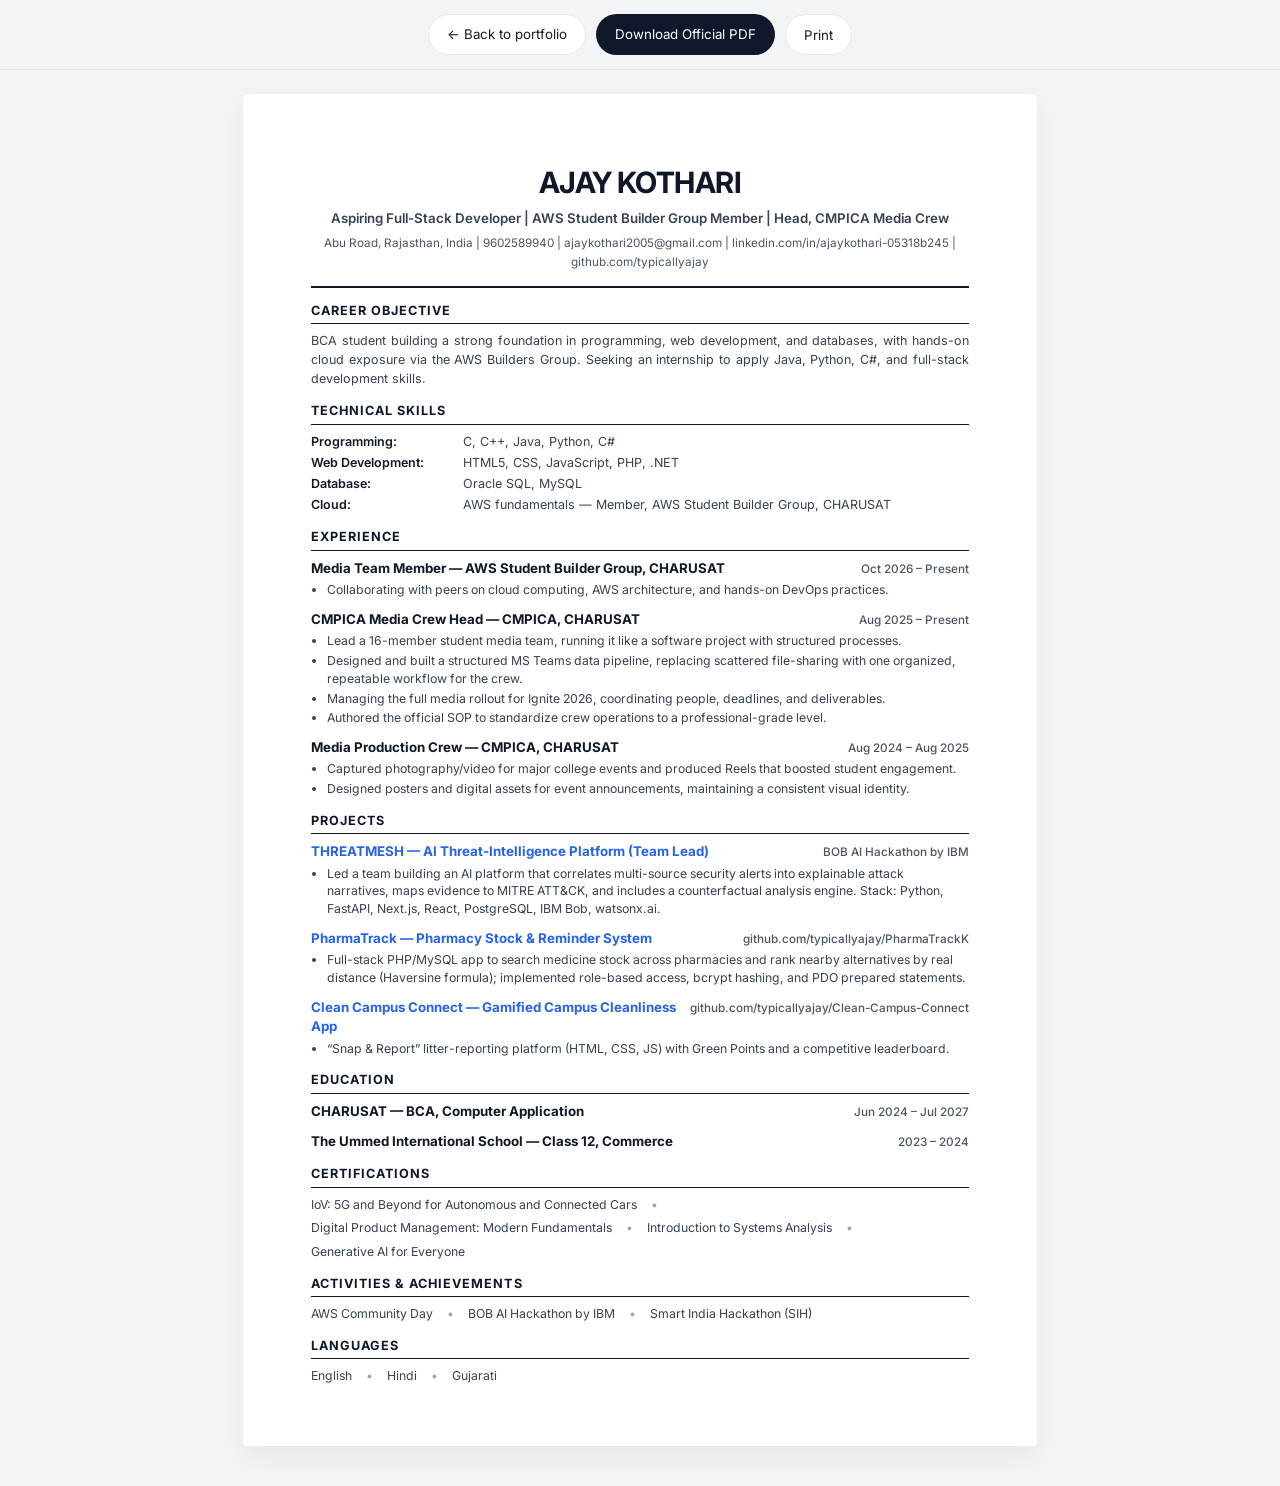
==== resume.html @ b21bf275 "first commit" ====
<!doctype html>
<html lang="en">
  <head>
    <meta charset="UTF-8" />
    <meta name="viewport" content="width=device-width, initial-scale=1.0" />
    <title>Ajay Kothari — Résumé</title>
    <meta name="description" content="Official Résumé of Ajay Kothari — Aspiring Full-Stack Developer, AWS Student Builder Group Member, Head CMPICA Media Crew." />
    <link rel="preconnect" href="https://fonts.googleapis.com" />
    <link rel="preconnect" href="https://fonts.gstatic.com" crossorigin />
    <link href="https://fonts.googleapis.com/css2?family=Inter:wght@400;500;600;700&display=swap" rel="stylesheet" />
    <style>
      :root {
        --text: #1d1d1f;
        --muted: #4b5563;
        --line: #e5e7eb;
        --accent: #2563eb;
      }
      * { box-sizing: border-box; margin: 0; padding: 0; }
      body {
        font-family: "Inter", -apple-system, BlinkMacSystemFont, "Segoe UI", Roboto, Arial, sans-serif;
        color: var(--text);
        background: #f3f4f6;
        font-size: 10pt;
        line-height: 1.45;
        -webkit-font-smoothing: antialiased;
      }
      a { color: inherit; text-decoration: none; }
      .toolbar {
        position: sticky; top: 0; z-index: 5;
        display: flex; justify-content: center; gap: 10px; flex-wrap: wrap;
        padding: 14px; background: rgba(243, 244, 246, 0.9);
        backdrop-filter: blur(16px); -webkit-backdrop-filter: blur(16px);
        border-bottom: 1px solid var(--line);
      }
      .tb-btn {
        font: 500 14px/1 inherit; font-family: inherit;
        padding: 10px 18px; border-radius: 980px; border: 1px solid transparent; cursor: pointer;
        display: inline-flex; align-items: center; gap: 6px;
      }
      .tb-primary { background: #0f172a; color: #fff; }
      .tb-ghost { background: #fff; color: var(--text); border-color: var(--line); }

      .page {
        width: 210mm; min-height: 297mm; margin: 24px auto 40px; background: #fff;
        padding: 18mm 18mm 16mm; box-shadow: 0 10px 30px rgba(0,0,0,.06); border-radius: 4px;
      }
      header { text-align: center; padding-bottom: 14px; border-bottom: 2px solid #0f172a; }
      h1 { font-size: 22pt; font-weight: 700; letter-spacing: -0.02em; text-transform: uppercase; color: #0f172a; }
      .role-tagline { font-size: 10pt; font-weight: 600; color: #374151; margin-top: 4px; }
      .contact-strip { font-size: 8.8pt; color: var(--muted); margin-top: 6px; line-height: 1.6; }
      .contact-strip a:hover { color: var(--accent); text-decoration: underline; }

      section { margin-top: 14px; }
      h2 { font-size: 9.5pt; font-weight: 700; letter-spacing: .08em; text-transform: uppercase;
        color: #0f172a; border-bottom: 1px solid #111827; padding-bottom: 3px; margin-bottom: 8px; }
      .objective { color: #374151; font-size: 9.4pt; text-align: justify; line-height: 1.5; }

      .skill-row { display: grid; grid-template-columns: 140px 1fr; gap: 4px 12px; font-size: 9.4pt; margin-bottom: 3px; }
      .skill-row dt { font-weight: 600; color: #111827; }
      .skill-row dd { color: #374151; }

      .item { margin-bottom: 11px; break-inside: avoid; }
      .item:last-child { margin-bottom: 0; }
      .row { display: flex; justify-content: space-between; gap: 12px; align-items: baseline; }
      .item h3 { font-size: 10pt; font-weight: 700; color: #111827; }
      .meta { font-size: 8.8pt; color: var(--muted); white-space: nowrap; font-weight: 500; }
      .sub-org { font-size: 9pt; color: var(--muted); font-weight: 500; }
      ul.bullets { margin: 3px 0 0 16px; color: #374151; font-size: 9.2pt; }
      ul.bullets li { margin-bottom: 2px; line-height: 1.45; }
      .proj-title a { color: var(--accent); }
      .proj-title a:hover { text-decoration: underline; }

      .list-inline { display: flex; flex-wrap: wrap; gap: 6px 14px; font-size: 9.2pt; color: #374151; }
      .list-inline span::after { content: "•"; margin-left: 14px; color: #9ca3af; }
      .list-inline span:last-child::after { content: ""; margin: 0; }

      @page { size: A4; margin: 0; }
      @media print {
        body { background: #fff; }
        .toolbar { display: none; }
        .page { margin: 0; box-shadow: none; border-radius: 0; width: auto; min-height: auto; padding: 12mm 14mm; }
      }
      @media (max-width: 820px) {
        .page { width: auto; margin: 0; border-radius: 0; padding: 20px 16px; min-height: 0; }
        .row { flex-direction: column; gap: 2px; }
        .skill-row { grid-template-columns: 1fr; gap: 2px; }
      }
    </style>
  </head>
  <body>
    <div class="toolbar">
      <a class="tb-btn tb-ghost" href="index.html">← Back to portfolio</a>
      <a class="tb-btn tb-primary" href="assets/Ajay_Kothari_Resume.pdf" download>Download Official PDF</a>
      <button class="tb-btn tb-ghost" onclick="window.print()">Print</button>
    </div>

    <main class="page">
      <header>
        <h1>AJAY KOTHARI</h1>
        <p class="role-tagline">Aspiring Full-Stack Developer | AWS Student Builder Group Member | Head, CMPICA Media Crew</p>
        <p class="contact-strip">
          Abu Road, Rajasthan, India | 9602589940 | <a href="mailto:ajaykothari2005@gmail.com">ajaykothari2005@gmail.com</a> | 
          <a href="https://linkedin.com/in/ajaykothari-05318b245" target="_blank" rel="noopener noreferrer">linkedin.com/in/ajaykothari-05318b245</a> | 
          <a href="https://github.com/typicallyajay" target="_blank" rel="noopener noreferrer">github.com/typicallyajay</a>
        </p>
      </header>

      <section>
        <h2>CAREER OBJECTIVE</h2>
        <p class="objective">
          BCA student building a strong foundation in programming, web development, and databases, with hands-on cloud exposure via the AWS Builders Group. Seeking an internship to apply Java, Python, C#, and full-stack development skills.
        </p>
      </section>

      <section>
        <h2>TECHNICAL SKILLS</h2>
        <dl>
          <div class="skill-row">
            <dt>Programming:</dt>
            <dd>C, C++, Java, Python, C#</dd>
          </div>
          <div class="skill-row">
            <dt>Web Development:</dt>
            <dd>HTML5, CSS, JavaScript, PHP, .NET</dd>
          </div>
          <div class="skill-row">
            <dt>Database:</dt>
            <dd>Oracle SQL, MySQL</dd>
          </div>
          <div class="skill-row">
            <dt>Cloud:</dt>
            <dd>AWS fundamentals — Member, AWS Student Builder Group, CHARUSAT</dd>
          </div>
        </dl>
      </section>

      <section>
        <h2>EXPERIENCE</h2>
        <div class="item">
          <div class="row">
            <h3>Media Team Member — AWS Student Builder Group, CHARUSAT</h3>
            <span class="meta">Oct 2026 – Present</span>
          </div>
          <ul class="bullets">
            <li>Collaborating with peers on cloud computing, AWS architecture, and hands-on DevOps practices.</li>
          </ul>
        </div>

        <div class="item">
          <div class="row">
            <h3>CMPICA Media Crew Head — CMPICA, CHARUSAT</h3>
            <span class="meta">Aug 2025 – Present</span>
          </div>
          <ul class="bullets">
            <li>Lead a 16-member student media team, running it like a software project with structured processes.</li>
            <li>Designed and built a structured MS Teams data pipeline, replacing scattered file-sharing with one organized, repeatable workflow for the crew.</li>
            <li>Managing the full media rollout for Ignite 2026, coordinating people, deadlines, and deliverables.</li>
            <li>Authored the official SOP to standardize crew operations to a professional-grade level.</li>
          </ul>
        </div>

        <div class="item">
          <div class="row">
            <h3>Media Production Crew — CMPICA, CHARUSAT</h3>
            <span class="meta">Aug 2024 – Aug 2025</span>
          </div>
          <ul class="bullets">
            <li>Captured photography/video for major college events and produced Reels that boosted student engagement.</li>
            <li>Designed posters and digital assets for event announcements, maintaining a consistent visual identity.</li>
          </ul>
        </div>
      </section>

      <section>
        <h2>PROJECTS</h2>
        <div class="item">
          <div class="row">
            <h3 class="proj-title"><a href="https://github.com/typicallyajay/bob-ai-hackathon-MindMesh" target="_blank" rel="noopener noreferrer">THREATMESH — AI Threat-Intelligence Platform (Team Lead)</a></h3>
            <span class="meta">BOB AI Hackathon by IBM</span>
          </div>
          <ul class="bullets">
            <li>Led a team building an AI platform that correlates multi-source security alerts into explainable attack narratives, maps evidence to MITRE ATT&amp;CK, and includes a counterfactual analysis engine. Stack: Python, FastAPI, Next.js, React, PostgreSQL, IBM Bob, watsonx.ai.</li>
          </ul>
        </div>

        <div class="item">
          <div class="row">
            <h3 class="proj-title"><a href="https://github.com/typicallyajay/PharmaTrackK" target="_blank" rel="noopener noreferrer">PharmaTrack — Pharmacy Stock &amp; Reminder System</a></h3>
            <span class="meta"><a href="https://github.com/typicallyajay/PharmaTrackK" target="_blank" rel="noopener noreferrer">github.com/typicallyajay/PharmaTrackK</a></span>
          </div>
          <ul class="bullets">
            <li>Full-stack PHP/MySQL app to search medicine stock across pharmacies and rank nearby alternatives by real distance (Haversine formula); implemented role-based access, bcrypt hashing, and PDO prepared statements.</li>
          </ul>
        </div>

        <div class="item">
          <div class="row">
            <h3 class="proj-title"><a href="https://github.com/typicallyajay/Clean-Campus-Connect" target="_blank" rel="noopener noreferrer">Clean Campus Connect — Gamified Campus Cleanliness App</a></h3>
            <span class="meta"><a href="https://github.com/typicallyajay/Clean-Campus-Connect" target="_blank" rel="noopener noreferrer">github.com/typicallyajay/Clean-Campus-Connect</a></span>
          </div>
          <ul class="bullets">
            <li>&ldquo;Snap &amp; Report&rdquo; litter-reporting platform (HTML, CSS, JS) with Green Points and a competitive leaderboard.</li>
          </ul>
        </div>
      </section>

      <section>
        <h2>EDUCATION</h2>
        <div class="item">
          <div class="row">
            <h3>CHARUSAT — BCA, Computer Application</h3>
            <span class="meta">Jun 2024 – Jul 2027</span>
          </div>
        </div>
        <div class="item">
          <div class="row">
            <h3>The Ummed International School — Class 12, Commerce</h3>
            <span class="meta">2023 – 2024</span>
          </div>
        </div>
      </section>

      <section>
        <h2>CERTIFICATIONS</h2>
        <div class="list-inline">
          <span>IoV: 5G and Beyond for Autonomous and Connected Cars</span>
          <span>Digital Product Management: Modern Fundamentals</span>
          <span>Introduction to Systems Analysis</span>
          <span>Generative AI for Everyone</span>
        </div>
      </section>

      <section>
        <h2>ACTIVITIES &amp; ACHIEVEMENTS</h2>
        <div class="list-inline">
          <span>AWS Community Day</span>
          <span>BOB AI Hackathon by IBM</span>
          <span>Smart India Hackathon (SIH)</span>
        </div>
      </section>

      <section>
        <h2>LANGUAGES</h2>
        <div class="list-inline">
          <span>English</span>
          <span>Hindi</span>
          <span>Gujarati</span>
        </div>
      </section>
    </main>
  </body>
</html>
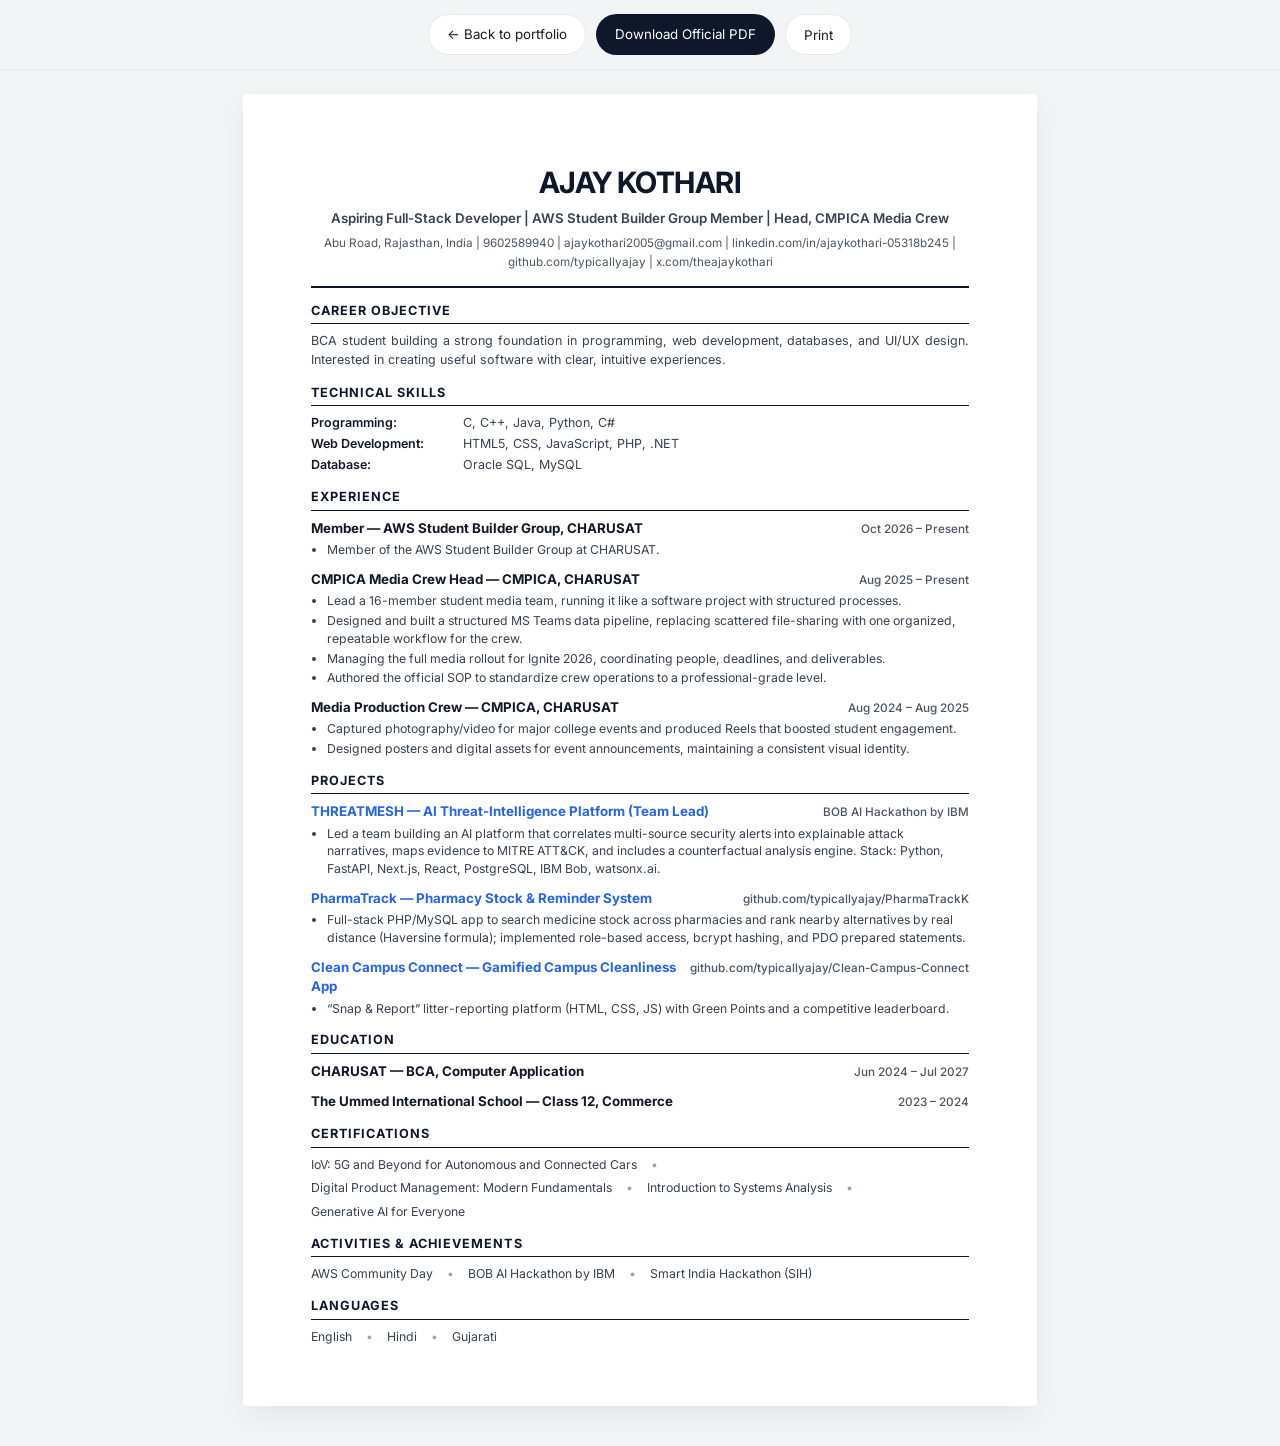
==== commit 948b0508: "Refresh portfolio content and visual interactions Update profile and resume copy, social links, tech" ====
--- a/resume.html
+++ b/resume.html
@@ -4,10 +4,16 @@
     <meta charset="UTF-8" />
     <meta name="viewport" content="width=device-width, initial-scale=1.0" />
     <title>Ajay Kothari — Résumé</title>
-    <meta name="description" content="Official Résumé of Ajay Kothari — Aspiring Full-Stack Developer, AWS Student Builder Group Member, Head CMPICA Media Crew." />
+    <meta
+      name="description"
+      content="Official Résumé of Ajay Kothari — Aspiring Full-Stack Developer, AWS Student Builder Group Member, Head CMPICA Media Crew."
+    />
     <link rel="preconnect" href="https://fonts.googleapis.com" />
     <link rel="preconnect" href="https://fonts.gstatic.com" crossorigin />
-    <link href="https://fonts.googleapis.com/css2?family=Inter:wght@400;500;600;700&display=swap" rel="stylesheet" />
+    <link
+      href="https://fonts.googleapis.com/css2?family=Inter:wght@400;500;600;700&display=swap"
+      rel="stylesheet"
+    />
     <style>
       :root {
         --text: #1d1d1f;
@@ -15,100 +21,293 @@
         --line: #e5e7eb;
         --accent: #2563eb;
       }
-      * { box-sizing: border-box; margin: 0; padding: 0; }
+      * {
+        box-sizing: border-box;
+        margin: 0;
+        padding: 0;
+      }
       body {
-        font-family: "Inter", -apple-system, BlinkMacSystemFont, "Segoe UI", Roboto, Arial, sans-serif;
+        font-family:
+          "Inter",
+          -apple-system,
+          BlinkMacSystemFont,
+          "Segoe UI",
+          Roboto,
+          Arial,
+          sans-serif;
         color: var(--text);
         background: #f3f4f6;
         font-size: 10pt;
         line-height: 1.45;
         -webkit-font-smoothing: antialiased;
       }
-      a { color: inherit; text-decoration: none; }
+      a {
+        color: inherit;
+        text-decoration: none;
+      }
       .toolbar {
-        position: sticky; top: 0; z-index: 5;
-        display: flex; justify-content: center; gap: 10px; flex-wrap: wrap;
-        padding: 14px; background: rgba(243, 244, 246, 0.9);
-        backdrop-filter: blur(16px); -webkit-backdrop-filter: blur(16px);
+        position: sticky;
+        top: 0;
+        z-index: 5;
+        display: flex;
+        justify-content: center;
+        gap: 10px;
+        flex-wrap: wrap;
+        padding: 14px;
+        background: rgba(243, 244, 246, 0.9);
+        backdrop-filter: blur(16px);
+        -webkit-backdrop-filter: blur(16px);
         border-bottom: 1px solid var(--line);
       }
       .tb-btn {
-        font: 500 14px/1 inherit; font-family: inherit;
-        padding: 10px 18px; border-radius: 980px; border: 1px solid transparent; cursor: pointer;
-        display: inline-flex; align-items: center; gap: 6px;
-      }
-      .tb-primary { background: #0f172a; color: #fff; }
-      .tb-ghost { background: #fff; color: var(--text); border-color: var(--line); }
+        font: 500 14px/1 inherit;
+        font-family: inherit;
+        padding: 10px 18px;
+        border-radius: 980px;
+        border: 1px solid transparent;
+        cursor: pointer;
+        display: inline-flex;
+        align-items: center;
+        gap: 6px;
+      }
+      .tb-primary {
+        background: #0f172a;
+        color: #fff;
+      }
+      .tb-ghost {
+        background: #fff;
+        color: var(--text);
+        border-color: var(--line);
+      }
 
       .page {
-        width: 210mm; min-height: 297mm; margin: 24px auto 40px; background: #fff;
-        padding: 18mm 18mm 16mm; box-shadow: 0 10px 30px rgba(0,0,0,.06); border-radius: 4px;
-      }
-      header { text-align: center; padding-bottom: 14px; border-bottom: 2px solid #0f172a; }
-      h1 { font-size: 22pt; font-weight: 700; letter-spacing: -0.02em; text-transform: uppercase; color: #0f172a; }
-      .role-tagline { font-size: 10pt; font-weight: 600; color: #374151; margin-top: 4px; }
-      .contact-strip { font-size: 8.8pt; color: var(--muted); margin-top: 6px; line-height: 1.6; }
-      .contact-strip a:hover { color: var(--accent); text-decoration: underline; }
-
-      section { margin-top: 14px; }
-      h2 { font-size: 9.5pt; font-weight: 700; letter-spacing: .08em; text-transform: uppercase;
-        color: #0f172a; border-bottom: 1px solid #111827; padding-bottom: 3px; margin-bottom: 8px; }
-      .objective { color: #374151; font-size: 9.4pt; text-align: justify; line-height: 1.5; }
-
-      .skill-row { display: grid; grid-template-columns: 140px 1fr; gap: 4px 12px; font-size: 9.4pt; margin-bottom: 3px; }
-      .skill-row dt { font-weight: 600; color: #111827; }
-      .skill-row dd { color: #374151; }
-
-      .item { margin-bottom: 11px; break-inside: avoid; }
-      .item:last-child { margin-bottom: 0; }
-      .row { display: flex; justify-content: space-between; gap: 12px; align-items: baseline; }
-      .item h3 { font-size: 10pt; font-weight: 700; color: #111827; }
-      .meta { font-size: 8.8pt; color: var(--muted); white-space: nowrap; font-weight: 500; }
-      .sub-org { font-size: 9pt; color: var(--muted); font-weight: 500; }
-      ul.bullets { margin: 3px 0 0 16px; color: #374151; font-size: 9.2pt; }
-      ul.bullets li { margin-bottom: 2px; line-height: 1.45; }
-      .proj-title a { color: var(--accent); }
-      .proj-title a:hover { text-decoration: underline; }
-
-      .list-inline { display: flex; flex-wrap: wrap; gap: 6px 14px; font-size: 9.2pt; color: #374151; }
-      .list-inline span::after { content: "•"; margin-left: 14px; color: #9ca3af; }
-      .list-inline span:last-child::after { content: ""; margin: 0; }
-
-      @page { size: A4; margin: 0; }
+        width: 210mm;
+        min-height: 297mm;
+        margin: 24px auto 40px;
+        background: #fff;
+        padding: 18mm 18mm 16mm;
+        box-shadow: 0 10px 30px rgba(0, 0, 0, 0.06);
+        border-radius: 4px;
+      }
+      header {
+        text-align: center;
+        padding-bottom: 14px;
+        border-bottom: 2px solid #0f172a;
+      }
+      h1 {
+        font-size: 22pt;
+        font-weight: 700;
+        letter-spacing: -0.02em;
+        text-transform: uppercase;
+        color: #0f172a;
+      }
+      .role-tagline {
+        font-size: 10pt;
+        font-weight: 600;
+        color: #374151;
+        margin-top: 4px;
+      }
+      .contact-strip {
+        font-size: 8.8pt;
+        color: var(--muted);
+        margin-top: 6px;
+        line-height: 1.6;
+      }
+      .contact-strip a:hover {
+        color: var(--accent);
+        text-decoration: underline;
+      }
+
+      section {
+        margin-top: 14px;
+      }
+      h2 {
+        font-size: 9.5pt;
+        font-weight: 700;
+        letter-spacing: 0.08em;
+        text-transform: uppercase;
+        color: #0f172a;
+        border-bottom: 1px solid #111827;
+        padding-bottom: 3px;
+        margin-bottom: 8px;
+      }
+      .objective {
+        color: #374151;
+        font-size: 9.4pt;
+        text-align: justify;
+        line-height: 1.5;
+      }
+
+      .skill-row {
+        display: grid;
+        grid-template-columns: 140px 1fr;
+        gap: 4px 12px;
+        font-size: 9.4pt;
+        margin-bottom: 3px;
+      }
+      .skill-row dt {
+        font-weight: 600;
+        color: #111827;
+      }
+      .skill-row dd {
+        color: #374151;
+      }
+
+      .item {
+        margin-bottom: 11px;
+        break-inside: avoid;
+      }
+      .item:last-child {
+        margin-bottom: 0;
+      }
+      .row {
+        display: flex;
+        justify-content: space-between;
+        gap: 12px;
+        align-items: baseline;
+      }
+      .item h3 {
+        font-size: 10pt;
+        font-weight: 700;
+        color: #111827;
+      }
+      .meta {
+        font-size: 8.8pt;
+        color: var(--muted);
+        white-space: nowrap;
+        font-weight: 500;
+      }
+      .sub-org {
+        font-size: 9pt;
+        color: var(--muted);
+        font-weight: 500;
+      }
+      ul.bullets {
+        margin: 3px 0 0 16px;
+        color: #374151;
+        font-size: 9.2pt;
+      }
+      ul.bullets li {
+        margin-bottom: 2px;
+        line-height: 1.45;
+      }
+      .proj-title a {
+        color: var(--accent);
+      }
+      .proj-title a:hover {
+        text-decoration: underline;
+      }
+
+      .list-inline {
+        display: flex;
+        flex-wrap: wrap;
+        gap: 6px 14px;
+        font-size: 9.2pt;
+        color: #374151;
+      }
+      .list-inline span::after {
+        content: "•";
+        margin-left: 14px;
+        color: #9ca3af;
+      }
+      .list-inline span:last-child::after {
+        content: "";
+        margin: 0;
+      }
+
+      @page {
+        size: A4;
+        margin: 0;
+      }
       @media print {
-        body { background: #fff; }
-        .toolbar { display: none; }
-        .page { margin: 0; box-shadow: none; border-radius: 0; width: auto; min-height: auto; padding: 12mm 14mm; }
+        body {
+          background: #fff;
+        }
+        .toolbar {
+          display: none;
+        }
+        .page {
+          margin: 0;
+          box-shadow: none;
+          border-radius: 0;
+          width: auto;
+          min-height: auto;
+          padding: 12mm 14mm;
+        }
       }
       @media (max-width: 820px) {
-        .page { width: auto; margin: 0; border-radius: 0; padding: 20px 16px; min-height: 0; }
-        .row { flex-direction: column; gap: 2px; }
-        .skill-row { grid-template-columns: 1fr; gap: 2px; }
+        .page {
+          width: auto;
+          margin: 0;
+          border-radius: 0;
+          padding: 20px 16px;
+          min-height: 0;
+        }
+        .row {
+          flex-direction: column;
+          gap: 2px;
+        }
+        .skill-row {
+          grid-template-columns: 1fr;
+          gap: 2px;
+        }
       }
     </style>
   </head>
   <body>
     <div class="toolbar">
       <a class="tb-btn tb-ghost" href="index.html">← Back to portfolio</a>
-      <a class="tb-btn tb-primary" href="assets/Ajay_Kothari_Resume.pdf" download>Download Official PDF</a>
+      <a
+        class="tb-btn tb-primary"
+        href="assets/Ajay_Kothari_Resume.pdf"
+        download
+        >Download Official PDF</a
+      >
       <button class="tb-btn tb-ghost" onclick="window.print()">Print</button>
     </div>
 
     <main class="page">
       <header>
         <h1>AJAY KOTHARI</h1>
-        <p class="role-tagline">Aspiring Full-Stack Developer | AWS Student Builder Group Member | Head, CMPICA Media Crew</p>
+        <p class="role-tagline">
+          Aspiring Full-Stack Developer | AWS Student Builder Group Member |
+          Head, CMPICA Media Crew
+        </p>
         <p class="contact-strip">
-          Abu Road, Rajasthan, India | 9602589940 | <a href="mailto:ajaykothari2005@gmail.com">ajaykothari2005@gmail.com</a> | 
-          <a href="https://linkedin.com/in/ajaykothari-05318b245" target="_blank" rel="noopener noreferrer">linkedin.com/in/ajaykothari-05318b245</a> | 
-          <a href="https://github.com/typicallyajay" target="_blank" rel="noopener noreferrer">github.com/typicallyajay</a>
+          Abu Road, Rajasthan, India | 9602589940 |
+          <a href="mailto:ajaykothari2005@gmail.com"
+            >ajaykothari2005@gmail.com</a
+          >
+          |
+          <a
+            href="https://linkedin.com/in/ajaykothari-05318b245"
+            target="_blank"
+            rel="noopener noreferrer"
+            >linkedin.com/in/ajaykothari-05318b245</a
+          >
+          |
+          <a
+            href="https://github.com/typicallyajay"
+            target="_blank"
+            rel="noopener noreferrer"
+            >github.com/typicallyajay</a
+          >
+          |
+          <a
+            href="https://x.com/theajaykothari?s=11"
+            target="_blank"
+            rel="noopener noreferrer"
+            >x.com/theajaykothari</a
+          >
         </p>
       </header>
 
       <section>
         <h2>CAREER OBJECTIVE</h2>
         <p class="objective">
-          BCA student building a strong foundation in programming, web development, and databases, with hands-on cloud exposure via the AWS Builders Group. Seeking an internship to apply Java, Python, C#, and full-stack development skills.
+          BCA student building a strong foundation in programming, web
+          development, databases, and UI/UX design. Interested in creating
+          useful software with clear, intuitive experiences.
         </p>
       </section>
 
@@ -127,10 +326,6 @@
             <dt>Database:</dt>
             <dd>Oracle SQL, MySQL</dd>
           </div>
-          <div class="skill-row">
-            <dt>Cloud:</dt>
-            <dd>AWS fundamentals — Member, AWS Student Builder Group, CHARUSAT</dd>
-          </div>
         </dl>
       </section>
 
@@ -138,11 +333,13 @@
         <h2>EXPERIENCE</h2>
         <div class="item">
           <div class="row">
-            <h3>Media Team Member — AWS Student Builder Group, CHARUSAT</h3>
+            <h3>Member — AWS Student Builder Group, CHARUSAT</h3>
             <span class="meta">Oct 2026 – Present</span>
           </div>
           <ul class="bullets">
-            <li>Collaborating with peers on cloud computing, AWS architecture, and hands-on DevOps practices.</li>
+            <li>
+              Member of the AWS Student Builder Group at CHARUSAT.
+            </li>
           </ul>
         </div>
 
@@ -152,10 +349,23 @@
             <span class="meta">Aug 2025 – Present</span>
           </div>
           <ul class="bullets">
-            <li>Lead a 16-member student media team, running it like a software project with structured processes.</li>
-            <li>Designed and built a structured MS Teams data pipeline, replacing scattered file-sharing with one organized, repeatable workflow for the crew.</li>
-            <li>Managing the full media rollout for Ignite 2026, coordinating people, deadlines, and deliverables.</li>
-            <li>Authored the official SOP to standardize crew operations to a professional-grade level.</li>
+            <li>
+              Lead a 16-member student media team, running it like a software
+              project with structured processes.
+            </li>
+            <li>
+              Designed and built a structured MS Teams data pipeline, replacing
+              scattered file-sharing with one organized, repeatable workflow for
+              the crew.
+            </li>
+            <li>
+              Managing the full media rollout for Ignite 2026, coordinating
+              people, deadlines, and deliverables.
+            </li>
+            <li>
+              Authored the official SOP to standardize crew operations to a
+              professional-grade level.
+            </li>
           </ul>
         </div>
 
@@ -165,8 +375,14 @@
             <span class="meta">Aug 2024 – Aug 2025</span>
           </div>
           <ul class="bullets">
-            <li>Captured photography/video for major college events and produced Reels that boosted student engagement.</li>
-            <li>Designed posters and digital assets for event announcements, maintaining a consistent visual identity.</li>
+            <li>
+              Captured photography/video for major college events and produced
+              Reels that boosted student engagement.
+            </li>
+            <li>
+              Designed posters and digital assets for event announcements,
+              maintaining a consistent visual identity.
+            </li>
           </ul>
         </div>
       </section>
@@ -175,31 +391,80 @@
         <h2>PROJECTS</h2>
         <div class="item">
           <div class="row">
-            <h3 class="proj-title"><a href="https://github.com/typicallyajay/bob-ai-hackathon-MindMesh" target="_blank" rel="noopener noreferrer">THREATMESH — AI Threat-Intelligence Platform (Team Lead)</a></h3>
+            <h3 class="proj-title">
+              <a
+                href="https://github.com/typicallyajay/bob-ai-hackathon-MindMesh"
+                target="_blank"
+                rel="noopener noreferrer"
+                >THREATMESH — AI Threat-Intelligence Platform (Team Lead)</a
+              >
+            </h3>
             <span class="meta">BOB AI Hackathon by IBM</span>
           </div>
           <ul class="bullets">
-            <li>Led a team building an AI platform that correlates multi-source security alerts into explainable attack narratives, maps evidence to MITRE ATT&amp;CK, and includes a counterfactual analysis engine. Stack: Python, FastAPI, Next.js, React, PostgreSQL, IBM Bob, watsonx.ai.</li>
+            <li>
+              Led a team building an AI platform that correlates multi-source
+              security alerts into explainable attack narratives, maps evidence
+              to MITRE ATT&amp;CK, and includes a counterfactual analysis
+              engine. Stack: Python, FastAPI, Next.js, React, PostgreSQL, IBM
+              Bob, watsonx.ai.
+            </li>
           </ul>
         </div>
 
         <div class="item">
           <div class="row">
-            <h3 class="proj-title"><a href="https://github.com/typicallyajay/PharmaTrackK" target="_blank" rel="noopener noreferrer">PharmaTrack — Pharmacy Stock &amp; Reminder System</a></h3>
-            <span class="meta"><a href="https://github.com/typicallyajay/PharmaTrackK" target="_blank" rel="noopener noreferrer">github.com/typicallyajay/PharmaTrackK</a></span>
+            <h3 class="proj-title">
+              <a
+                href="https://github.com/typicallyajay/PharmaTrackK"
+                target="_blank"
+                rel="noopener noreferrer"
+                >PharmaTrack — Pharmacy Stock &amp; Reminder System</a
+              >
+            </h3>
+            <span class="meta"
+              ><a
+                href="https://github.com/typicallyajay/PharmaTrackK"
+                target="_blank"
+                rel="noopener noreferrer"
+                >github.com/typicallyajay/PharmaTrackK</a
+              ></span
+            >
           </div>
           <ul class="bullets">
-            <li>Full-stack PHP/MySQL app to search medicine stock across pharmacies and rank nearby alternatives by real distance (Haversine formula); implemented role-based access, bcrypt hashing, and PDO prepared statements.</li>
+            <li>
+              Full-stack PHP/MySQL app to search medicine stock across
+              pharmacies and rank nearby alternatives by real distance
+              (Haversine formula); implemented role-based access, bcrypt
+              hashing, and PDO prepared statements.
+            </li>
           </ul>
         </div>
 
         <div class="item">
           <div class="row">
-            <h3 class="proj-title"><a href="https://github.com/typicallyajay/Clean-Campus-Connect" target="_blank" rel="noopener noreferrer">Clean Campus Connect — Gamified Campus Cleanliness App</a></h3>
-            <span class="meta"><a href="https://github.com/typicallyajay/Clean-Campus-Connect" target="_blank" rel="noopener noreferrer">github.com/typicallyajay/Clean-Campus-Connect</a></span>
+            <h3 class="proj-title">
+              <a
+                href="https://github.com/typicallyajay/Clean-Campus-Connect"
+                target="_blank"
+                rel="noopener noreferrer"
+                >Clean Campus Connect — Gamified Campus Cleanliness App</a
+              >
+            </h3>
+            <span class="meta"
+              ><a
+                href="https://github.com/typicallyajay/Clean-Campus-Connect"
+                target="_blank"
+                rel="noopener noreferrer"
+                >github.com/typicallyajay/Clean-Campus-Connect</a
+              ></span
+            >
           </div>
           <ul class="bullets">
-            <li>&ldquo;Snap &amp; Report&rdquo; litter-reporting platform (HTML, CSS, JS) with Green Points and a competitive leaderboard.</li>
+            <li>
+              &ldquo;Snap &amp; Report&rdquo; litter-reporting platform (HTML,
+              CSS, JS) with Green Points and a competitive leaderboard.
+            </li>
           </ul>
         </div>
       </section>
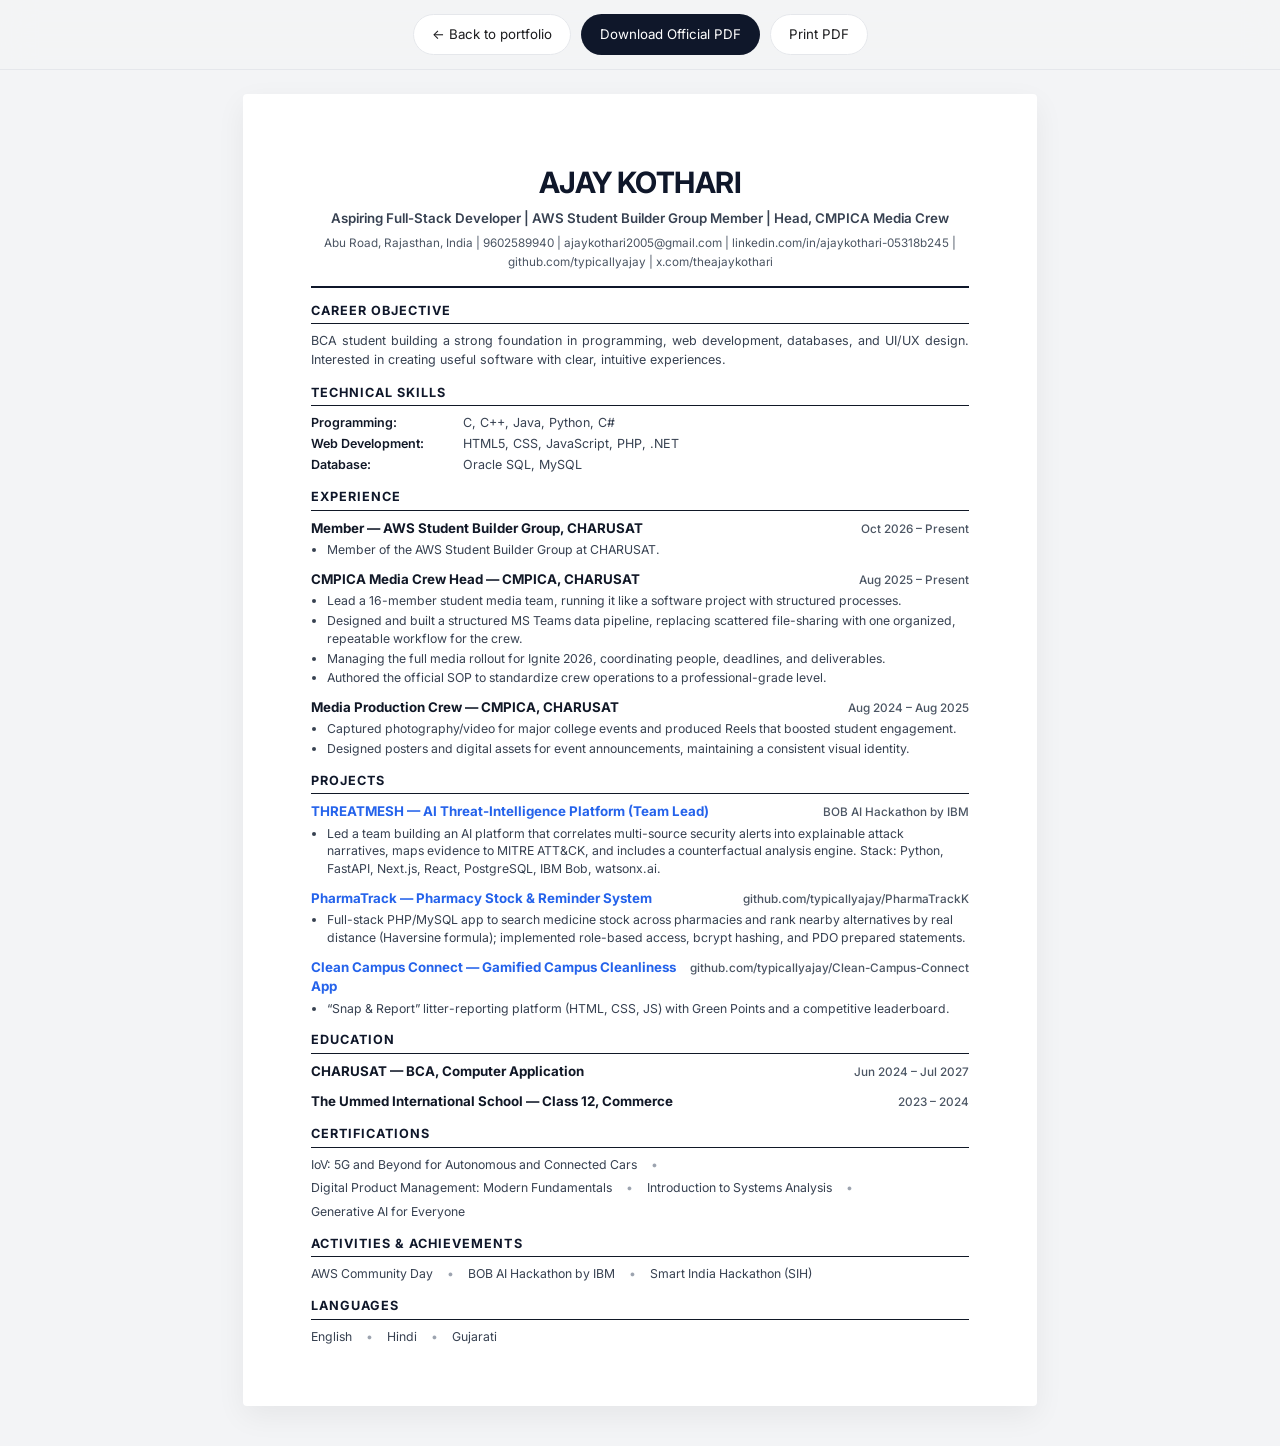
==== commit 7f3364f6: "Refresh hanging navigation and portfolio interactions Restore the top-hanging rope navigation with c" ====
--- a/resume.html
+++ b/resume.html
@@ -263,7 +263,13 @@
         download
         >Download Official PDF</a
       >
-      <button class="tb-btn tb-ghost" onclick="window.print()">Print</button>
+      <a
+        class="tb-btn tb-ghost"
+        href="assets/Ajay_Kothari_Resume.pdf"
+        target="_blank"
+        rel="noopener noreferrer"
+        >Print PDF</a
+      >
     </div>
 
     <main class="page">
